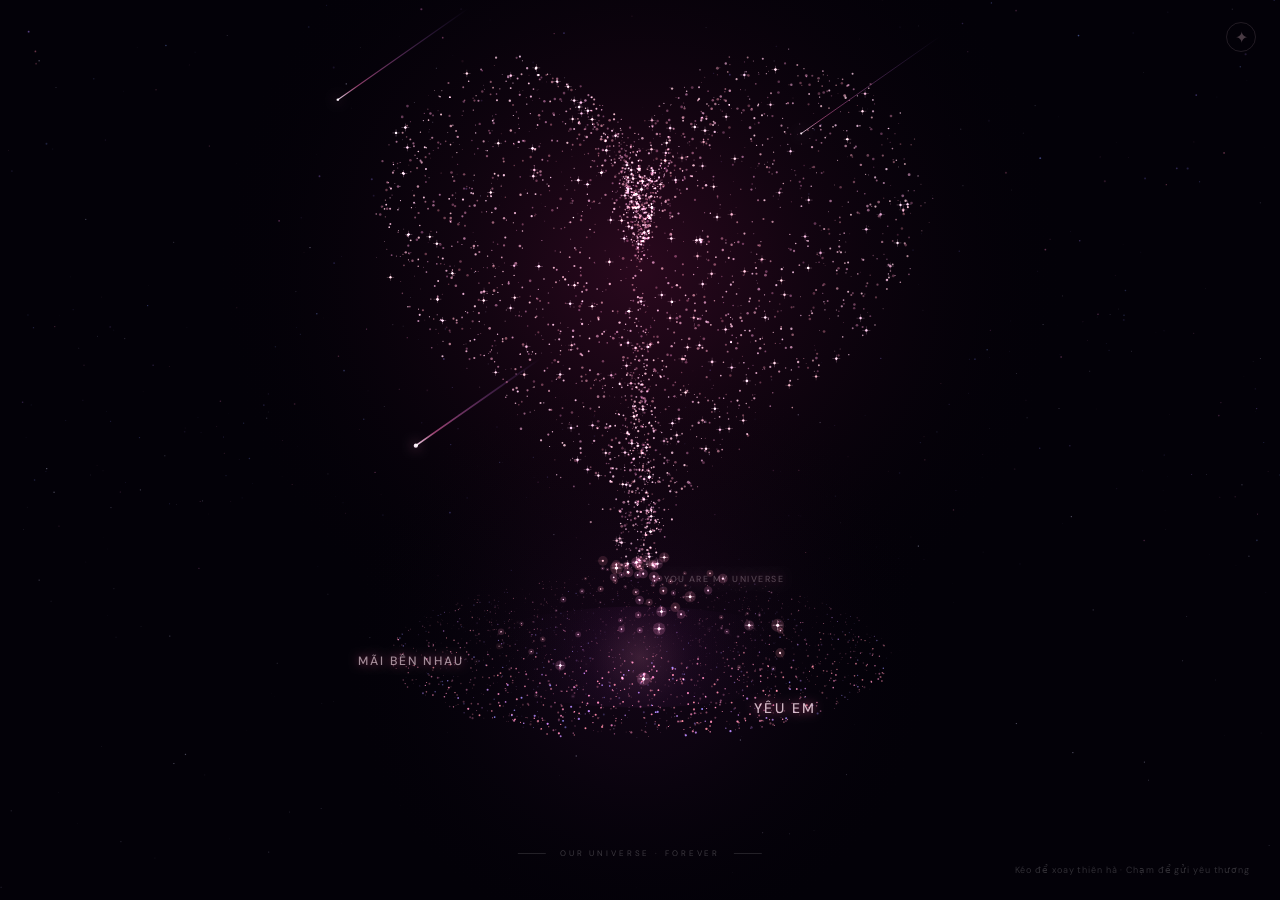
==== index.html @ 5259e1f8 "Add double-click photo reveal and admin upload" ====
<!doctype html>
<html lang="vi">
<head>
  <meta charset="UTF-8" />
  <meta name="viewport" content="width=device-width, initial-scale=1.0" />
  <meta name="theme-color" content="#03010a" />
  <title>Vũ Trụ Tình Yêu</title>
  <link rel="stylesheet" href="styles.css?v=20260919-2" />
</head>
<body>
  <main class="universe" aria-label="Một trái tim bằng sao đang đập giữa thiên hà">
    <canvas id="galaxy" aria-hidden="true"></canvas>

    <div class="photo-reveal" id="photoReveal" aria-hidden="true">
      <div class="photo-burst" aria-hidden="true"></div>
      <figure class="love-photo">
        <img id="lovePhoto" alt="Kỷ niệm tình yêu" />
        <figcaption>Một khoảnh khắc của riêng chúng ta</figcaption>
      </figure>
      <button class="photo-close" id="photoClose" type="button" aria-label="Đóng ảnh">×</button>
    </div>

    <div class="signature" aria-hidden="true">
      <span></span>
      <p>OUR UNIVERSE · FOREVER</p>
      <span></span>
    </div>

    <a class="admin-link" href="admin.html" aria-label="Mở trang quản trị lời nhắn">✦</a>
    <p class="hint">Kéo để xoay thiên hà · Chạm để gửi yêu thương</p>
  </main>
  <script src="script.js?v=20260919-5"></script>
</body>
</html>
---- styles.css ----
@import url('https://fonts.googleapis.com/css2?family=DM+Sans:wght@300;400;500&family=Italiana&display=swap');

:root {
  color-scheme: dark;
  --rose: #ff7aad;
  --rose-light: #ffd3e3;
  --violet: #a68cff;
}

* { box-sizing: border-box; }

html, body { width: 100%; height: 100%; margin: 0; overflow: hidden; }

body {
  background: #030108;
  color: #fff;
  font-family: "DM Sans", sans-serif;
}

.universe {
  position: relative;
  width: 100%;
  height: 100%;
  min-height: 560px;
  isolation: isolate;
  background:
    radial-gradient(circle at 72% 44%, rgba(74, 28, 110, .13), transparent 35%),
    radial-gradient(circle at 23% 73%, rgba(42, 42, 122, .1), transparent 32%),
    #030108;
}

.universe::before {
  content: "";
  position: absolute;
  inset: 0;
  z-index: -1;
  pointer-events: none;
  background: radial-gradient(ellipse at center, transparent 28%, rgba(3, 1, 8, .22) 62%, rgba(0, 0, 3, .88) 100%);
}

#galaxy {
  position: absolute;
  inset: 0;
  width: 100%;
  height: 100%;
  cursor: grab;
  touch-action: none;
}

#galaxy:active { cursor: grabbing; }

.canvas-error {
  position: absolute;
  inset: 50% auto auto 50%;
  transform: translate(-50%, -50%);
  color: rgba(255, 220, 235, .8);
  font-size: 13px;
  letter-spacing: .08em;
}

.photo-reveal {
  position: fixed;
  inset: 0;
  z-index: 10;
  display: grid;
  place-items: center;
  visibility: hidden;
  opacity: 0;
  background: radial-gradient(circle, rgba(43, 8, 31, .35), rgba(2, 0, 7, .88) 65%);
  backdrop-filter: blur(0);
  transition: opacity .55s ease, visibility 0s linear .55s, backdrop-filter .7s ease;
}

.photo-reveal.is-open { visibility: visible; opacity: 1; backdrop-filter: blur(8px); transition-delay: 0s; }
.love-photo { position: relative; z-index: 2; width: min(68vw, 620px); margin: 0; transform: scale(.08) rotate(-16deg); opacity: 0; filter: blur(18px); transition: transform .9s cubic-bezier(.16, 1.15, .3, 1), opacity .35s ease, filter .65s ease; }
.photo-reveal.is-open .love-photo { transform: scale(1) rotate(0); opacity: 1; filter: blur(0); }
.love-photo::before { content: ""; position: absolute; inset: -9px; z-index: -1; border: 1px solid rgba(255,190,217,.35); border-radius: 24px; box-shadow: 0 0 70px rgba(255,56,140,.28); }
.love-photo img { display: block; width: 100%; max-height: 70vh; object-fit: contain; border-radius: 18px; background: #08030b; box-shadow: 0 28px 90px rgba(0,0,0,.7); }
.love-photo figcaption { margin-top: 18px; color: rgba(255,225,238,.58); font: 400 13px "Italiana", Georgia, serif; letter-spacing: .13em; text-align: center; }
.photo-burst { position: absolute; width: min(80vw, 760px); aspect-ratio: 1; border-radius: 50%; transform: scale(.05); opacity: 0; background: repeating-conic-gradient(from 0deg, transparent 0 8deg, rgba(255,91,158,.14) 9deg, transparent 11deg 20deg); filter: blur(1px); transition: transform 1.1s cubic-bezier(.12,.7,.2,1), opacity .5s ease; }
.photo-reveal.is-open .photo-burst { transform: scale(1.35) rotate(18deg); opacity: 1; }
.photo-close { position: absolute; top: 24px; right: 26px; z-index: 3; width: 42px; height: 42px; padding: 0; border: 1px solid rgba(255,255,255,.16); border-radius: 50%; color: rgba(255,255,255,.75); background: rgba(0,0,0,.25); font: 300 25px/1 sans-serif; cursor: pointer; }
.photo-close:hover { color: #fff; border-color: rgba(255,255,255,.45); }

.signature {
  position: absolute;
  left: 50%;
  bottom: 34px;
  display: flex;
  align-items: center;
  gap: 14px;
  transform: translateX(-50%);
  color: rgba(255, 255, 255, .22);
  font-size: 8px;
  letter-spacing: .36em;
  white-space: nowrap;
}

.signature span { width: 28px; height: 1px; background: rgba(255,255,255,.12); }
.hint { position: absolute; right: 30px; bottom: 24px; margin: 0; color: rgba(255,255,255,.18); font-size: 9px; letter-spacing: .1em; }

.admin-link {
  position: absolute;
  top: 22px;
  right: 24px;
  z-index: 3;
  display: grid;
  width: 30px;
  height: 30px;
  place-items: center;
  color: rgba(255, 211, 227, .28);
  border: 1px solid rgba(255, 211, 227, .12);
  border-radius: 50%;
  text-decoration: none;
  transition: .25s ease;
}

.admin-link:hover, .admin-link:focus-visible {
  color: var(--rose-light);
  border-color: rgba(255, 211, 227, .5);
  box-shadow: 0 0 20px rgba(255, 93, 158, .2);
  outline: none;
}

@media (max-width: 760px) {
  .signature, .hint { display: none; }
  .universe { min-height: 500px; }
  .love-photo { width: min(82vw, 520px); }
}
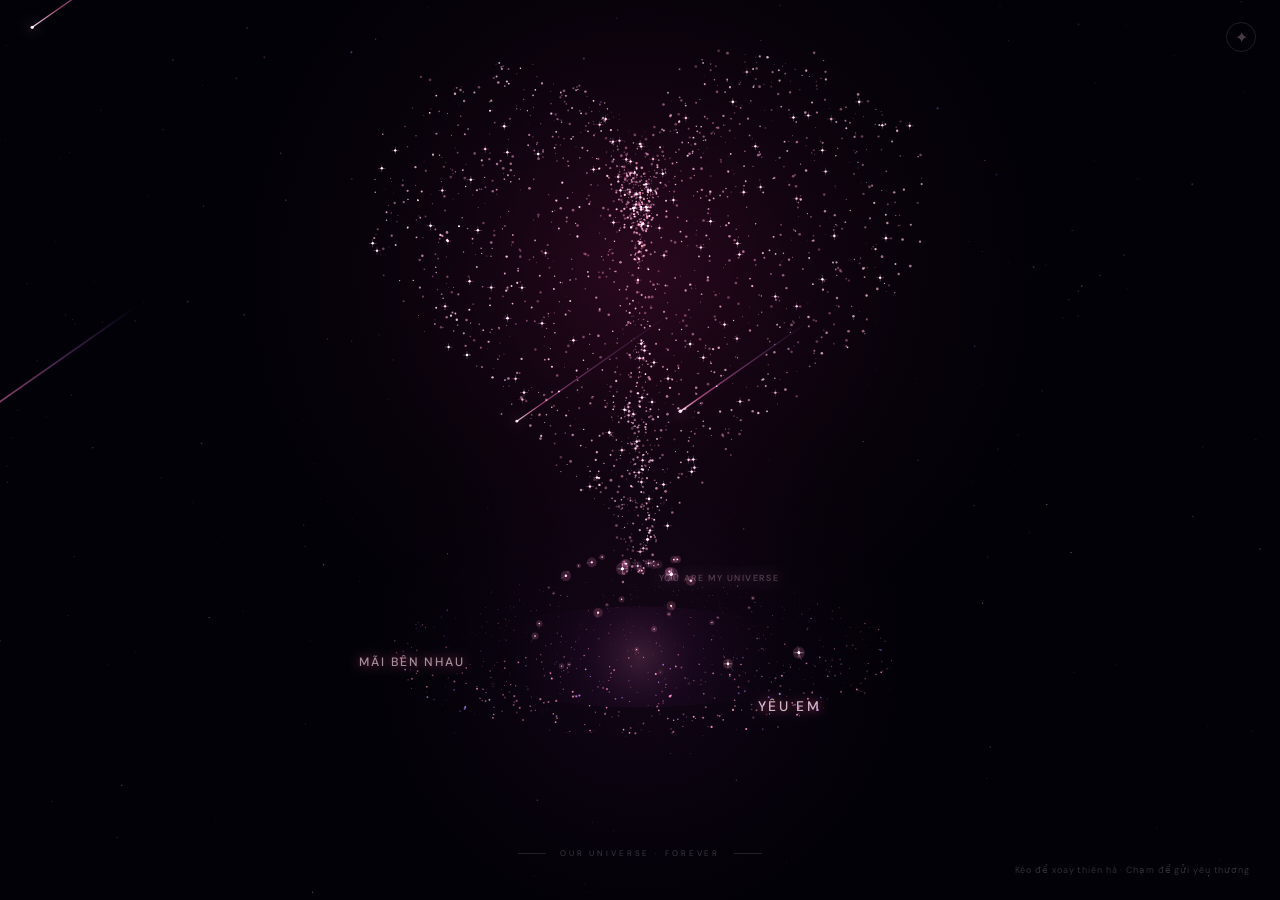
==== commit 18fd07f0: "Optimize galaxy rendering and resize photo reveal" ====
--- a/index.html
+++ b/index.html
@@ -5,7 +5,7 @@
   <meta name="viewport" content="width=device-width, initial-scale=1.0" />
   <meta name="theme-color" content="#03010a" />
   <title>Vũ Trụ Tình Yêu</title>
-  <link rel="stylesheet" href="styles.css?v=20260919-2" />
+  <link rel="stylesheet" href="styles.css?v=20260919-6" />
 </head>
 <body>
   <main class="universe" aria-label="Một trái tim bằng sao đang đập giữa thiên hà">
@@ -29,6 +29,6 @@
     <a class="admin-link" href="admin.html" aria-label="Mở trang quản trị lời nhắn">✦</a>
     <p class="hint">Kéo để xoay thiên hà · Chạm để gửi yêu thương</p>
   </main>
-  <script src="script.js?v=20260919-5"></script>
+  <script src="script.js?v=20260919-6"></script>
 </body>
 </html>
--- a/styles.css
+++ b/styles.css
@@ -72,12 +72,12 @@
 }
 
 .photo-reveal.is-open { visibility: visible; opacity: 1; backdrop-filter: blur(8px); transition-delay: 0s; }
-.love-photo { position: relative; z-index: 2; width: min(68vw, 620px); margin: 0; transform: scale(.08) rotate(-16deg); opacity: 0; filter: blur(18px); transition: transform .9s cubic-bezier(.16, 1.15, .3, 1), opacity .35s ease, filter .65s ease; }
+.love-photo { position: relative; z-index: 2; width: min(54vw, 390px); margin: 0; transform: scale(.08) rotate(-16deg); opacity: 0; filter: blur(14px); will-change: transform, opacity, filter; transition: transform .82s cubic-bezier(.16, 1.08, .3, 1), opacity .32s ease, filter .55s ease; }
 .photo-reveal.is-open .love-photo { transform: scale(1) rotate(0); opacity: 1; filter: blur(0); }
 .love-photo::before { content: ""; position: absolute; inset: -9px; z-index: -1; border: 1px solid rgba(255,190,217,.35); border-radius: 24px; box-shadow: 0 0 70px rgba(255,56,140,.28); }
-.love-photo img { display: block; width: 100%; max-height: 70vh; object-fit: contain; border-radius: 18px; background: #08030b; box-shadow: 0 28px 90px rgba(0,0,0,.7); }
+.love-photo img { display: block; width: 100%; max-height: 52vh; object-fit: contain; border-radius: 18px; background: #08030b; box-shadow: 0 22px 70px rgba(0,0,0,.65); }
 .love-photo figcaption { margin-top: 18px; color: rgba(255,225,238,.58); font: 400 13px "Italiana", Georgia, serif; letter-spacing: .13em; text-align: center; }
-.photo-burst { position: absolute; width: min(80vw, 760px); aspect-ratio: 1; border-radius: 50%; transform: scale(.05); opacity: 0; background: repeating-conic-gradient(from 0deg, transparent 0 8deg, rgba(255,91,158,.14) 9deg, transparent 11deg 20deg); filter: blur(1px); transition: transform 1.1s cubic-bezier(.12,.7,.2,1), opacity .5s ease; }
+.photo-burst { position: absolute; width: min(62vw, 540px); aspect-ratio: 1; border-radius: 50%; transform: scale(.05); opacity: 0; background: repeating-conic-gradient(from 0deg, transparent 0 8deg, rgba(255,91,158,.14) 9deg, transparent 11deg 20deg); will-change: transform, opacity; transition: transform 1s cubic-bezier(.12,.7,.2,1), opacity .45s ease; }
 .photo-reveal.is-open .photo-burst { transform: scale(1.35) rotate(18deg); opacity: 1; }
 .photo-close { position: absolute; top: 24px; right: 26px; z-index: 3; width: 42px; height: 42px; padding: 0; border: 1px solid rgba(255,255,255,.16); border-radius: 50%; color: rgba(255,255,255,.75); background: rgba(0,0,0,.25); font: 300 25px/1 sans-serif; cursor: pointer; }
 .photo-close:hover { color: #fff; border-color: rgba(255,255,255,.45); }
@@ -125,5 +125,5 @@
 @media (max-width: 760px) {
   .signature, .hint { display: none; }
   .universe { min-height: 500px; }
-  .love-photo { width: min(82vw, 520px); }
+  .love-photo { width: min(72vw, 340px); }
 }
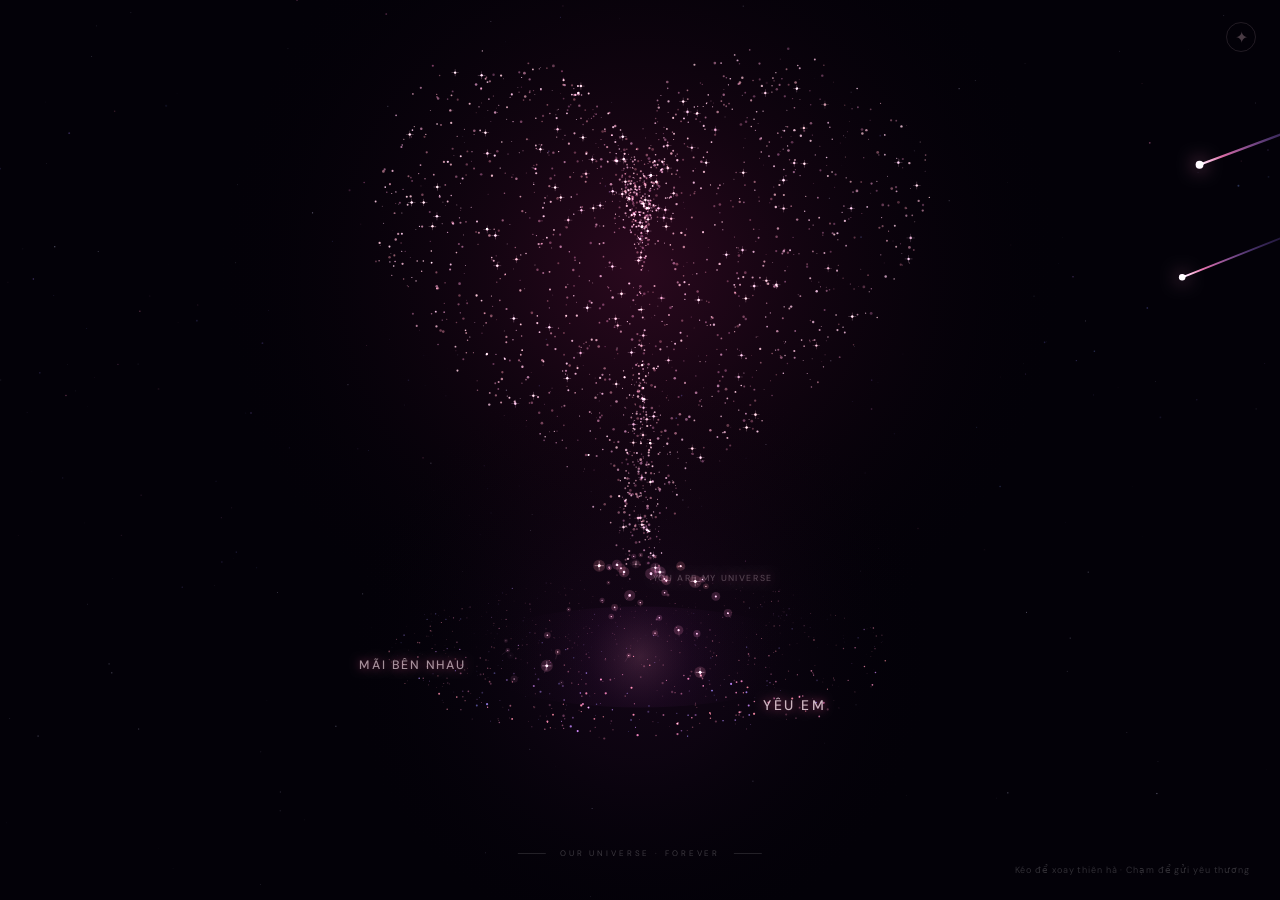
==== commit 05e6ac11: "Add scheduled directional meteor showers" ====
--- a/index.html
+++ b/index.html
@@ -29,6 +29,6 @@
     <a class="admin-link" href="admin.html" aria-label="Mở trang quản trị lời nhắn">✦</a>
     <p class="hint">Kéo để xoay thiên hà · Chạm để gửi yêu thương</p>
   </main>
-  <script src="script.js?v=20260919-6"></script>
+  <script src="script.js?v=20260919-7"></script>
 </body>
 </html>
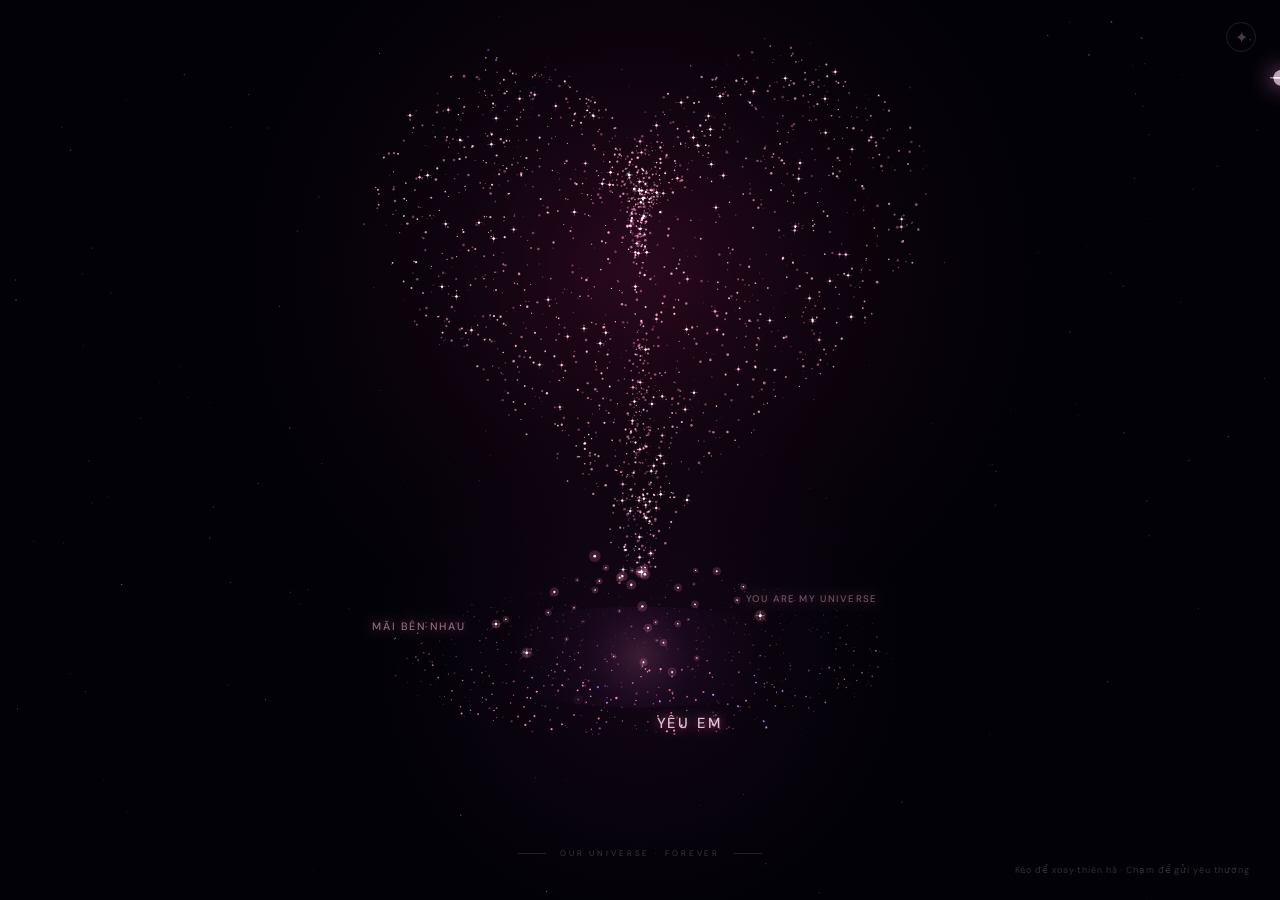
==== commit 7f2e2e89: "Increase meteor shower visibility" ====
--- a/index.html
+++ b/index.html
@@ -29,6 +29,6 @@
     <a class="admin-link" href="admin.html" aria-label="Mở trang quản trị lời nhắn">✦</a>
     <p class="hint">Kéo để xoay thiên hà · Chạm để gửi yêu thương</p>
   </main>
-  <script src="script.js?v=20260919-7"></script>
+  <script src="script.js?v=20260919-8"></script>
 </body>
 </html>
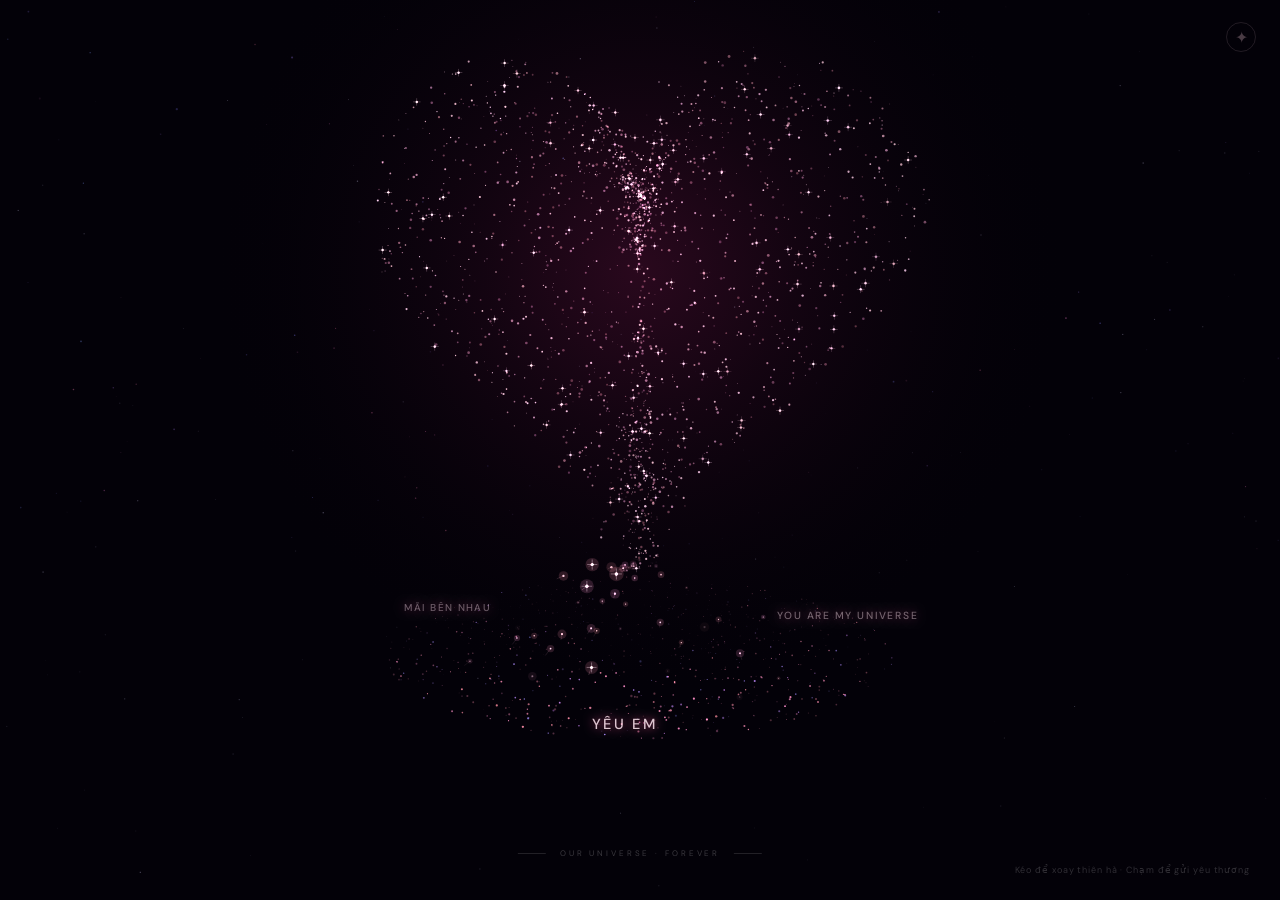
==== commit 91b677b2: "Keep meteor showers visible and simplify star well" ====
--- a/index.html
+++ b/index.html
@@ -29,6 +29,6 @@
     <a class="admin-link" href="admin.html" aria-label="Mở trang quản trị lời nhắn">✦</a>
     <p class="hint">Kéo để xoay thiên hà · Chạm để gửi yêu thương</p>
   </main>
-  <script src="script.js?v=20260919-8"></script>
+  <script src="script.js?v=20260920-1"></script>
 </body>
 </html>
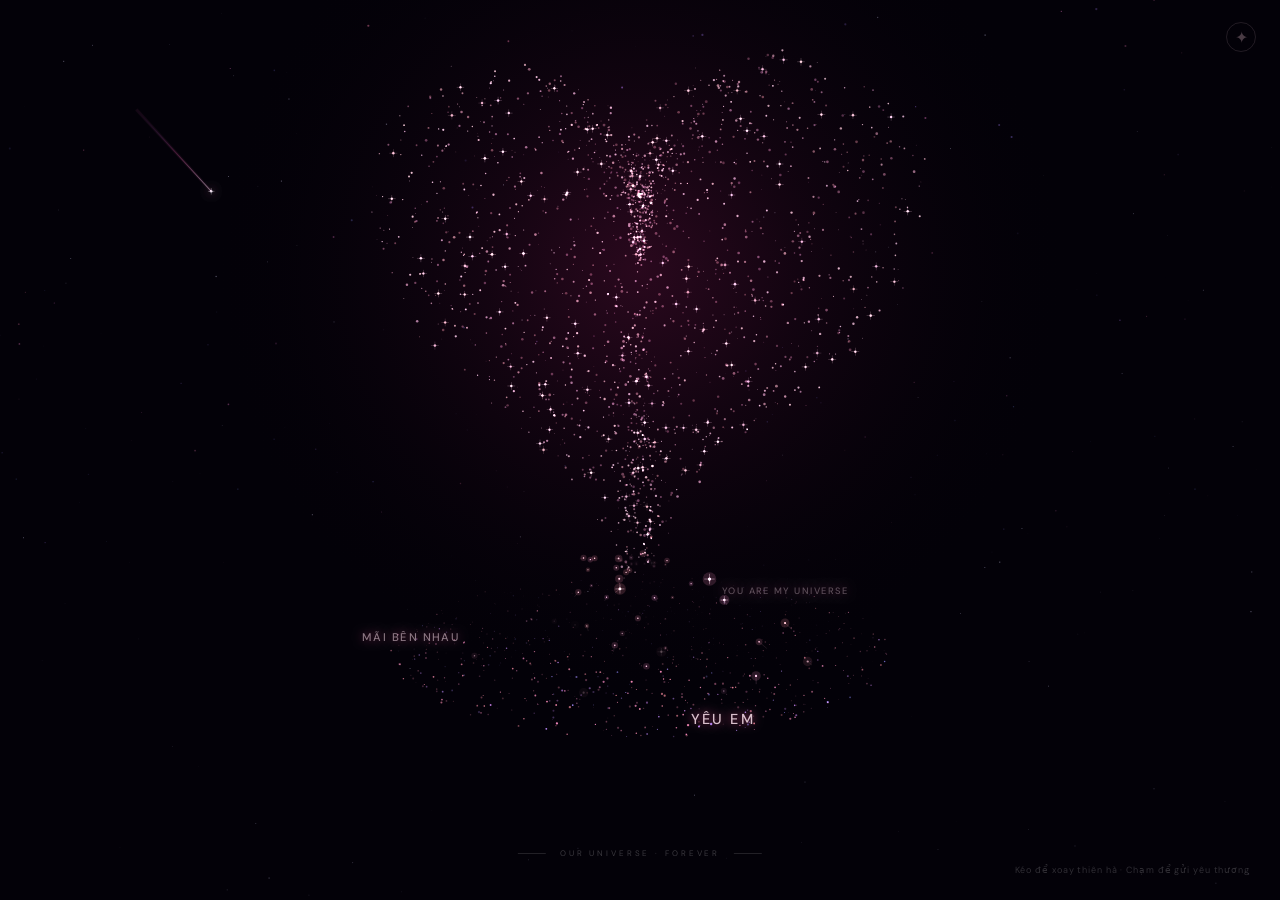
==== commit 529b481b: "Refine meteor direction and performance" ====
--- a/index.html
+++ b/index.html
@@ -29,6 +29,6 @@
     <a class="admin-link" href="admin.html" aria-label="Mở trang quản trị lời nhắn">✦</a>
     <p class="hint">Kéo để xoay thiên hà · Chạm để gửi yêu thương</p>
   </main>
-  <script src="script.js?v=20260920-1"></script>
+  <script src="script.js?v=20260920-2"></script>
 </body>
 </html>
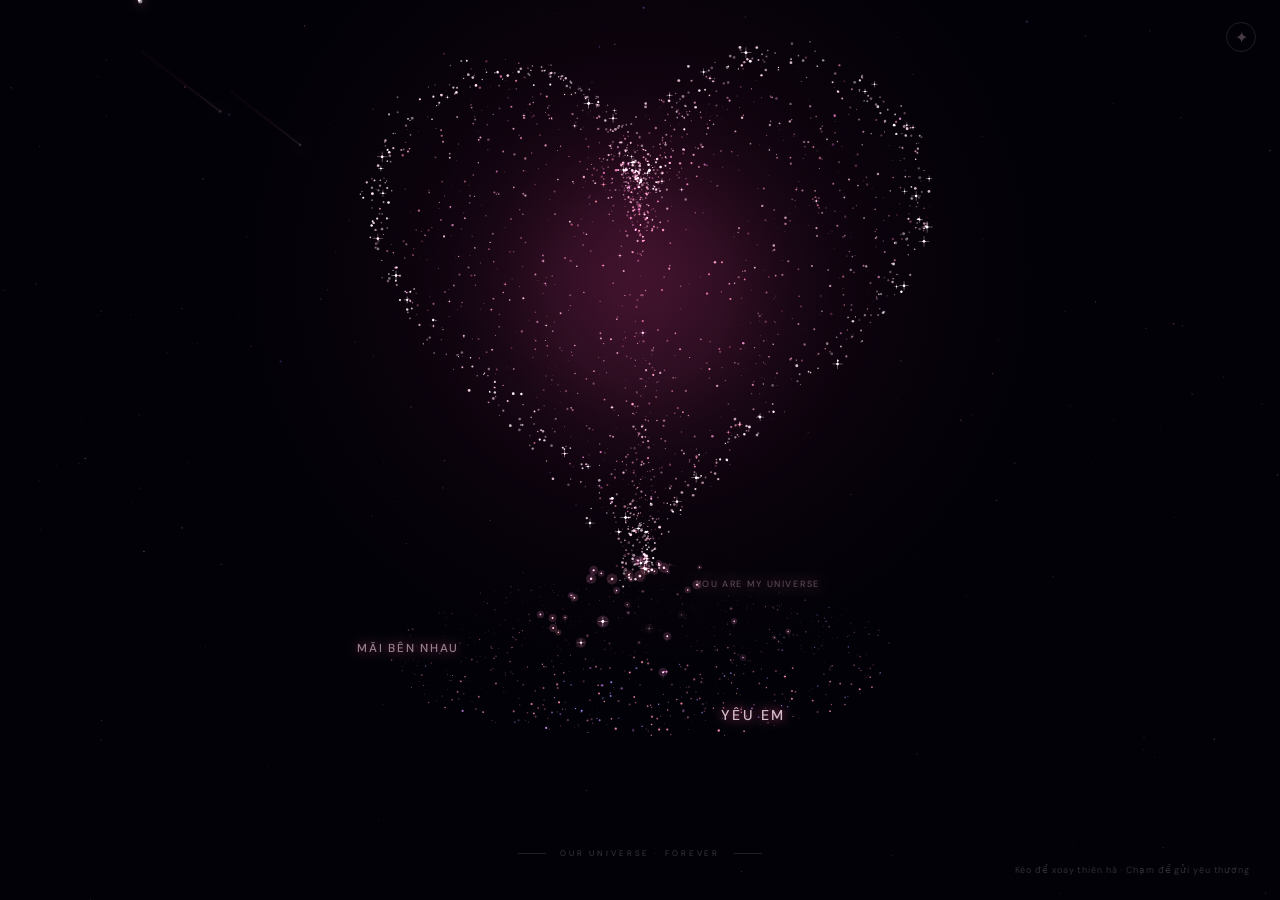
==== commit 129fa2ba: "Extend meteors across full viewport" ====
--- a/index.html
+++ b/index.html
@@ -29,6 +29,6 @@
     <a class="admin-link" href="admin.html" aria-label="Mở trang quản trị lời nhắn">✦</a>
     <p class="hint">Kéo để xoay thiên hà · Chạm để gửi yêu thương</p>
   </main>
-  <script src="script.js?v=20260920-2"></script>
+  <script src="script.js?v=20260920-4"></script>
 </body>
 </html>
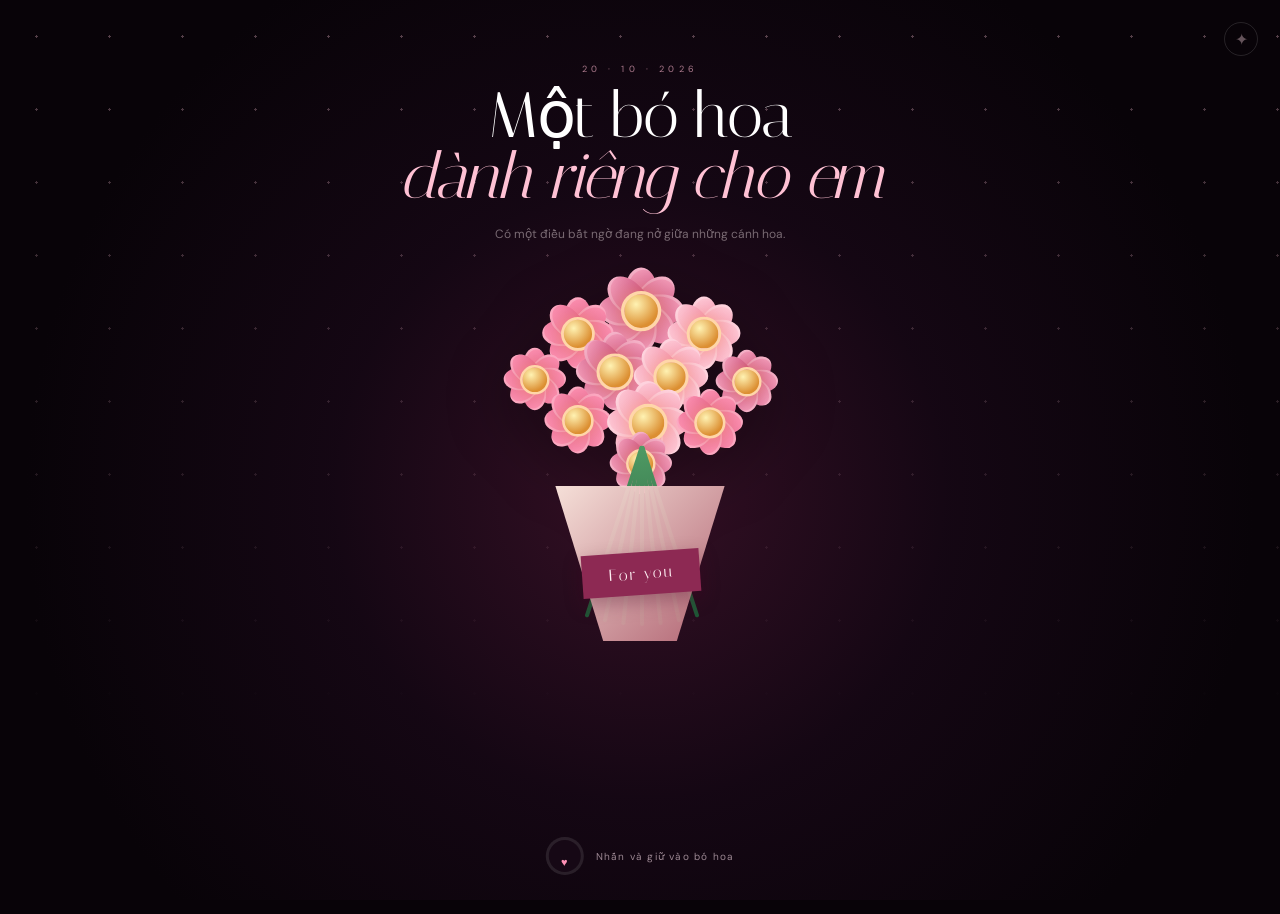
==== commit 4875c577: "Transform experience into an interactive 20-10 gift" ====
--- a/index.html
+++ b/index.html
@@ -1,34 +1,11 @@
 <!doctype html>
-<html lang="vi">
-<head>
-  <meta charset="UTF-8" />
-  <meta name="viewport" content="width=device-width, initial-scale=1.0" />
-  <meta name="theme-color" content="#03010a" />
-  <title>Vũ Trụ Tình Yêu</title>
-  <link rel="stylesheet" href="styles.css?v=20260919-6" />
-</head>
-<body>
-  <main class="universe" aria-label="Một trái tim bằng sao đang đập giữa thiên hà">
-    <canvas id="galaxy" aria-hidden="true"></canvas>
-
-    <div class="photo-reveal" id="photoReveal" aria-hidden="true">
-      <div class="photo-burst" aria-hidden="true"></div>
-      <figure class="love-photo">
-        <img id="lovePhoto" alt="Kỷ niệm tình yêu" />
-        <figcaption>Một khoảnh khắc của riêng chúng ta</figcaption>
-      </figure>
-      <button class="photo-close" id="photoClose" type="button" aria-label="Đóng ảnh">×</button>
-    </div>
-
-    <div class="signature" aria-hidden="true">
-      <span></span>
-      <p>OUR UNIVERSE · FOREVER</p>
-      <span></span>
-    </div>
-
-    <a class="admin-link" href="admin.html" aria-label="Mở trang quản trị lời nhắn">✦</a>
-    <p class="hint">Kéo để xoay thiên hà · Chạm để gửi yêu thương</p>
-  </main>
-  <script src="script.js?v=20260920-4"></script>
-</body>
-</html>
+<html lang="vi"><head><meta charset="UTF-8"><meta name="viewport" content="width=device-width,initial-scale=1"><meta name="theme-color" content="#130713"><title>Món quà 20/10 dành cho em</title><link rel="stylesheet" href="styles.css?v=20261018-1"></head>
+<body><main class="experience">
+<section class="stage bouquet-stage is-active" id="bouquetStage" aria-labelledby="bouquetTitle">
+<div class="ambient" aria-hidden="true"></div><p class="occasion">20 · 10 · 2026</p><h1 id="bouquetTitle">Một bó hoa<br><em>dành riêng cho em</em></h1><p class="lead">Có một điều bất ngờ đang nở giữa những cánh hoa.</p>
+<button class="bouquet" id="bouquet" type="button" aria-label="Nhấn giữ để mở điều bất ngờ"><span class="flowers" id="flowers" aria-hidden="true"></span><span class="stems" aria-hidden="true"><i></i><i></i><i></i><i></i><i></i><i></i><i></i></span><span class="wrap" aria-hidden="true"></span><span class="ribbon" aria-hidden="true">For you</span></button>
+<div class="hold-control" id="holdControl" aria-hidden="true"><span class="hold-ring"><i></i><b>♥</b></span><span id="holdText">Nhấn và giữ vào bó hoa</span></div><a class="admin-link" href="admin.html" aria-label="Mở trang quản trị">✦</a>
+</section>
+<section class="stage card-stage" id="cardStage" aria-labelledby="cardTitle" aria-hidden="true"><div class="petal-rain" id="petalRain" aria-hidden="true"></div><article class="greeting-card"><div class="card-flower" aria-hidden="true">❀</div><p class="card-date">NGÀY PHỤ NỮ VIỆT NAM · 20/10</p><h2 id="cardTitle">Gửi người con gái<br><em>anh thương</em></h2><div class="wish" id="wishText"></div><p class="signature">— With all my love —</p><button class="final-button" id="finalButton" type="button">Mở món quà cuối <span>♥</span></button></article></section>
+<section class="stage finale-stage" id="finaleStage" aria-label="Trái tim và những kỷ niệm" aria-hidden="true"><canvas id="heartCanvas" aria-hidden="true"></canvas><div class="photo-stream" id="photoStream" aria-hidden="true"></div><div class="final-copy"><p>HAPPY VIETNAMESE WOMEN'S DAY</p><h2>Yêu em,<br><em>nhiều hơn mỗi ngày</em></h2></div><button class="replay" id="replayButton" type="button">↻ Xem lại</button></section>
+</main><script src="script.js?v=20261018-1"></script></body></html>
--- a/styles.css
+++ b/styles.css
@@ -1,129 +1,8 @@
 @import url('https://fonts.googleapis.com/css2?family=DM+Sans:wght@300;400;500&family=Italiana&display=swap');
-
-:root {
-  color-scheme: dark;
-  --rose: #ff7aad;
-  --rose-light: #ffd3e3;
-  --violet: #a68cff;
-}
-
-* { box-sizing: border-box; }
-
-html, body { width: 100%; height: 100%; margin: 0; overflow: hidden; }
-
-body {
-  background: #030108;
-  color: #fff;
-  font-family: "DM Sans", sans-serif;
-}
-
-.universe {
-  position: relative;
-  width: 100%;
-  height: 100%;
-  min-height: 560px;
-  isolation: isolate;
-  background:
-    radial-gradient(circle at 72% 44%, rgba(74, 28, 110, .13), transparent 35%),
-    radial-gradient(circle at 23% 73%, rgba(42, 42, 122, .1), transparent 32%),
-    #030108;
-}
-
-.universe::before {
-  content: "";
-  position: absolute;
-  inset: 0;
-  z-index: -1;
-  pointer-events: none;
-  background: radial-gradient(ellipse at center, transparent 28%, rgba(3, 1, 8, .22) 62%, rgba(0, 0, 3, .88) 100%);
-}
-
-#galaxy {
-  position: absolute;
-  inset: 0;
-  width: 100%;
-  height: 100%;
-  cursor: grab;
-  touch-action: none;
-}
-
-#galaxy:active { cursor: grabbing; }
-
-.canvas-error {
-  position: absolute;
-  inset: 50% auto auto 50%;
-  transform: translate(-50%, -50%);
-  color: rgba(255, 220, 235, .8);
-  font-size: 13px;
-  letter-spacing: .08em;
-}
-
-.photo-reveal {
-  position: fixed;
-  inset: 0;
-  z-index: 10;
-  display: grid;
-  place-items: center;
-  visibility: hidden;
-  opacity: 0;
-  background: radial-gradient(circle, rgba(43, 8, 31, .35), rgba(2, 0, 7, .88) 65%);
-  backdrop-filter: blur(0);
-  transition: opacity .55s ease, visibility 0s linear .55s, backdrop-filter .7s ease;
-}
-
-.photo-reveal.is-open { visibility: visible; opacity: 1; backdrop-filter: blur(8px); transition-delay: 0s; }
-.love-photo { position: relative; z-index: 2; width: min(54vw, 390px); margin: 0; transform: scale(.08) rotate(-16deg); opacity: 0; filter: blur(14px); will-change: transform, opacity, filter; transition: transform .82s cubic-bezier(.16, 1.08, .3, 1), opacity .32s ease, filter .55s ease; }
-.photo-reveal.is-open .love-photo { transform: scale(1) rotate(0); opacity: 1; filter: blur(0); }
-.love-photo::before { content: ""; position: absolute; inset: -9px; z-index: -1; border: 1px solid rgba(255,190,217,.35); border-radius: 24px; box-shadow: 0 0 70px rgba(255,56,140,.28); }
-.love-photo img { display: block; width: 100%; max-height: 52vh; object-fit: contain; border-radius: 18px; background: #08030b; box-shadow: 0 22px 70px rgba(0,0,0,.65); }
-.love-photo figcaption { margin-top: 18px; color: rgba(255,225,238,.58); font: 400 13px "Italiana", Georgia, serif; letter-spacing: .13em; text-align: center; }
-.photo-burst { position: absolute; width: min(62vw, 540px); aspect-ratio: 1; border-radius: 50%; transform: scale(.05); opacity: 0; background: repeating-conic-gradient(from 0deg, transparent 0 8deg, rgba(255,91,158,.14) 9deg, transparent 11deg 20deg); will-change: transform, opacity; transition: transform 1s cubic-bezier(.12,.7,.2,1), opacity .45s ease; }
-.photo-reveal.is-open .photo-burst { transform: scale(1.35) rotate(18deg); opacity: 1; }
-.photo-close { position: absolute; top: 24px; right: 26px; z-index: 3; width: 42px; height: 42px; padding: 0; border: 1px solid rgba(255,255,255,.16); border-radius: 50%; color: rgba(255,255,255,.75); background: rgba(0,0,0,.25); font: 300 25px/1 sans-serif; cursor: pointer; }
-.photo-close:hover { color: #fff; border-color: rgba(255,255,255,.45); }
-
-.signature {
-  position: absolute;
-  left: 50%;
-  bottom: 34px;
-  display: flex;
-  align-items: center;
-  gap: 14px;
-  transform: translateX(-50%);
-  color: rgba(255, 255, 255, .22);
-  font-size: 8px;
-  letter-spacing: .36em;
-  white-space: nowrap;
-}
-
-.signature span { width: 28px; height: 1px; background: rgba(255,255,255,.12); }
-.hint { position: absolute; right: 30px; bottom: 24px; margin: 0; color: rgba(255,255,255,.18); font-size: 9px; letter-spacing: .1em; }
-
-.admin-link {
-  position: absolute;
-  top: 22px;
-  right: 24px;
-  z-index: 3;
-  display: grid;
-  width: 30px;
-  height: 30px;
-  place-items: center;
-  color: rgba(255, 211, 227, .28);
-  border: 1px solid rgba(255, 211, 227, .12);
-  border-radius: 50%;
-  text-decoration: none;
-  transition: .25s ease;
-}
-
-.admin-link:hover, .admin-link:focus-visible {
-  color: var(--rose-light);
-  border-color: rgba(255, 211, 227, .5);
-  box-shadow: 0 0 20px rgba(255, 93, 158, .2);
-  outline: none;
-}
-
-@media (max-width: 760px) {
-  .signature, .hint { display: none; }
-  .universe { min-height: 500px; }
-  .love-photo { width: min(72vw, 340px); }
-}
+:root{color-scheme:dark;--pink:#ff83ad}*{box-sizing:border-box}html,body{width:100%;height:100%;margin:0;overflow:hidden}body{color:#fff;background:#080308;font-family:"DM Sans",sans-serif}button{font:inherit}.experience,.stage{position:relative;width:100%;height:100%;min-height:620px}.stage{position:absolute;inset:0;display:grid;place-items:center;overflow:hidden;visibility:hidden;opacity:0;transform:scale(1.03);transition:opacity .85s ease,transform 1.1s ease,visibility 0s linear 1.1s}.stage.is-active{visibility:visible;opacity:1;transform:scale(1);transition-delay:0s}.bouquet-stage{align-content:start;padding-top:clamp(38px,7vh,72px);text-align:center;background:radial-gradient(circle at 50% 55%,#351025 0,rgba(21,7,20,.96) 38%,#080308 76%)}.ambient{position:absolute;inset:0;opacity:.32;background-image:radial-gradient(circle,#ffc8d9 0 1px,transparent 1.3px);background-size:73px 73px;mask-image:linear-gradient(to bottom,#000,transparent 80%)}.occasion{z-index:2;margin:0 0 10px;color:rgba(255,185,208,.65);font-size:9px;letter-spacing:.5em}h1,.card-stage h2,.final-copy h2{z-index:2;margin:0;font:400 clamp(42px,5vw,72px)/.96 "Italiana",Georgia,serif;letter-spacing:-.025em}h1 em,.card-stage h2 em,.final-copy h2 em{color:#ffc1d4;font-weight:400}.lead{z-index:2;margin:18px 0 4px;color:rgba(255,240,244,.42);font-size:12px}
+.bouquet{position:relative;z-index:2;width:360px;height:430px;margin-top:-10px;padding:0;border:0;outline:0;background:none;cursor:pointer;touch-action:none;-webkit-tap-highlight-color:transparent}.flowers{position:absolute;inset:18px 15px auto;height:255px;filter:drop-shadow(0 18px 30px rgba(0,0,0,.35))}.flower{--x:50%;--y:50%;--s:1;position:absolute;left:var(--x);top:var(--y);width:82px;height:82px;transform:translate(-50%,-50%) scale(var(--s));transition:transform .7s cubic-bezier(.18,1.4,.35,1),filter .5s}.flower:nth-child(2n){--petal:#ff98b6;--petal2:#d94d7f}.flower:nth-child(3n){--petal:#ffd1dc;--petal2:#ee789c}.petal{position:absolute;left:28px;top:3px;width:28px;height:40px;border-radius:70% 70% 50% 50%;transform-origin:14px 38px;transform:rotate(calc(var(--i)*45deg));background:linear-gradient(160deg,var(--petal,#f8a9c2),var(--petal2,#b92c67));box-shadow:inset 2px 2px rgba(255,255,255,.22)}.flower-center{position:absolute;left:24px;top:24px;width:36px;height:36px;z-index:2;overflow:hidden;border:3px solid #ffd6a9;border-radius:50%;background:radial-gradient(circle at 35% 30%,#fff2b2,#dc8f32 70%);box-shadow:0 0 18px rgba(255,181,93,.45);transition:all .7s ease .12s}.flower-center img{width:100%;height:100%;object-fit:cover;opacity:0;transform:scale(1.5);transition:opacity .65s,transform .8s cubic-bezier(.16,1,.3,1)}.bouquet.is-revealed .flower-center{width:54px;height:54px;left:15px;top:15px;border-color:#fff0f3;box-shadow:0 0 22px rgba(255,104,161,.62)}.bouquet.is-revealed .flower-center img{opacity:1;transform:scale(1)}.bouquet.is-revealed .flower{filter:brightness(1.12)}
+.stems{position:absolute;left:50%;top:210px;width:180px;height:175px;transform:translateX(-50%)}.stems i{position:absolute;left:50%;top:0;width:4px;height:180px;border-radius:99px;background:linear-gradient(#4f9a64,#1f5535);transform-origin:top;transform:rotate(calc((var(--n,0) - 3)*6deg))}.stems i:nth-child(1){--n:0}.stems i:nth-child(2){--n:1}.stems i:nth-child(3){--n:2}.stems i:nth-child(4){--n:3}.stems i:nth-child(5){--n:4}.stems i:nth-child(6){--n:5}.stems i:nth-child(7){--n:6}.wrap{position:absolute;left:88px;top:250px;width:184px;height:155px;clip-path:polygon(4% 0,96% 0,70% 100%,30% 100%);background:linear-gradient(135deg,rgba(255,235,226,.96),rgba(194,108,123,.88));box-shadow:0 20px 40px rgba(0,0,0,.35)}.ribbon{position:absolute;left:122px;top:316px;display:grid;width:118px;height:43px;place-items:center;transform:rotate(-4deg);color:#fff1f4;background:#8d2953;font:400 16px "Italiana",serif;letter-spacing:.1em;box-shadow:0 7px 18px rgba(70,7,34,.35)}
+.hold-control{position:absolute;z-index:3;left:50%;bottom:25px;display:flex;align-items:center;gap:12px;transform:translateX(-50%);color:rgba(255,230,239,.58);font-size:10px;letter-spacing:.12em;white-space:nowrap}.hold-ring{--progress:0deg;position:relative;display:grid;width:38px;height:38px;place-items:center;border-radius:50%;background:conic-gradient(var(--pink) var(--progress),rgba(255,255,255,.1) 0)}.hold-ring:before{content:"";position:absolute;width:32px;height:32px;border-radius:50%;background:#160815}.hold-ring b{z-index:1;color:#ff91b6;font-size:11px}.admin-link{position:absolute;z-index:5;right:22px;top:22px;display:grid;width:34px;height:34px;place-items:center;border:1px solid rgba(255,255,255,.12);border-radius:50%;color:rgba(255,217,230,.38);text-decoration:none}
+.card-stage{background:radial-gradient(circle at 50% 35%,#391126,#0b040b 68%)}.greeting-card{position:relative;z-index:2;width:min(560px,88vw);padding:clamp(34px,6vw,58px);border:1px solid rgba(255,222,230,.2);border-radius:6px;text-align:center;background:linear-gradient(145deg,rgba(255,243,234,.98),rgba(249,219,217,.96));color:#3b1527;box-shadow:0 35px 100px rgba(0,0,0,.55);transform:translateY(40px) rotateX(10deg);transition:transform 1s cubic-bezier(.16,1,.3,1)}.card-stage.is-active .greeting-card{transform:none}.card-flower{color:#a02b59;font-size:30px}.card-date{margin:12px 0 22px;color:#a05c74;font-size:8px;letter-spacing:.3em}.card-stage h2{font-size:clamp(38px,6vw,58px)}.card-stage h2 em{color:#a62b5a}.wish{margin:26px auto 18px;max-width:410px;color:#6c4253;font:300 13px/1.85 "DM Sans",sans-serif;white-space:pre-line}.signature{color:#a5677e;font:400 15px "Italiana",serif}.final-button{margin-top:18px;padding:13px 20px;border:0;border-radius:99px;color:#fff;background:#7c214a;cursor:pointer;letter-spacing:.08em;font-size:10px}.final-button span{margin-left:8px}.petal-rain,.petal-rain span{position:absolute;inset:0;pointer-events:none}.petal-rain span{left:var(--x);top:-30px;width:12px;height:18px;border-radius:80% 20% 70% 30%;background:#e86d9a;animation:petal-fall var(--d) linear var(--delay) infinite}@keyframes petal-fall{to{transform:translate(calc(var(--drift)*1px),110vh) rotate(540deg);opacity:.1}}
+.finale-stage{background:radial-gradient(circle at 50% 38%,#321026,#060207 67%)}#heartCanvas{position:absolute;inset:0;width:100%;height:100%}.photo-stream{position:absolute;inset:0;pointer-events:none;overflow:hidden}.memory{--x:50%;position:absolute;left:var(--x);bottom:-100px;width:58px;height:58px;padding:3px;border:1px solid rgba(255,219,232,.6);border-radius:50%;background:#fff;box-shadow:0 0 24px rgba(255,77,148,.35);animation:memory-rise var(--duration) linear var(--delay) infinite}.memory img{width:100%;height:100%;object-fit:cover;border-radius:50%}@keyframes memory-rise{0%{transform:translate(0,0) scale(.55);opacity:0}12%{opacity:.85}70%{opacity:.75}100%{transform:translate(var(--drift),-53vh) scale(1);opacity:0}}.final-copy{position:absolute;z-index:2;left:50%;bottom:7%;transform:translateX(-50%);text-align:center;pointer-events:none}.final-copy p{color:rgba(255,190,214,.48);font-size:8px;letter-spacing:.34em}.final-copy h2{font-size:clamp(32px,4vw,52px)}.replay{position:absolute;z-index:3;right:24px;bottom:22px;border:0;color:rgba(255,255,255,.35);background:none;cursor:pointer;font-size:10px;letter-spacing:.1em}
+@media(max-width:600px){.experience,.stage{min-height:560px}.bouquet-stage{padding-top:32px}.bouquet{transform:scale(.86);margin-top:-28px;margin-bottom:-35px}.lead{display:none}.hold-control{bottom:18px}.greeting-card{padding:32px 24px}.final-copy{bottom:5%}.memory{width:48px;height:48px}}@media(prefers-reduced-motion:reduce){.stage,.greeting-card,.flower,.flower-center img{transition-duration:.2s}.petal-rain span{animation-duration:12s}.memory{animation-duration:14s}}
